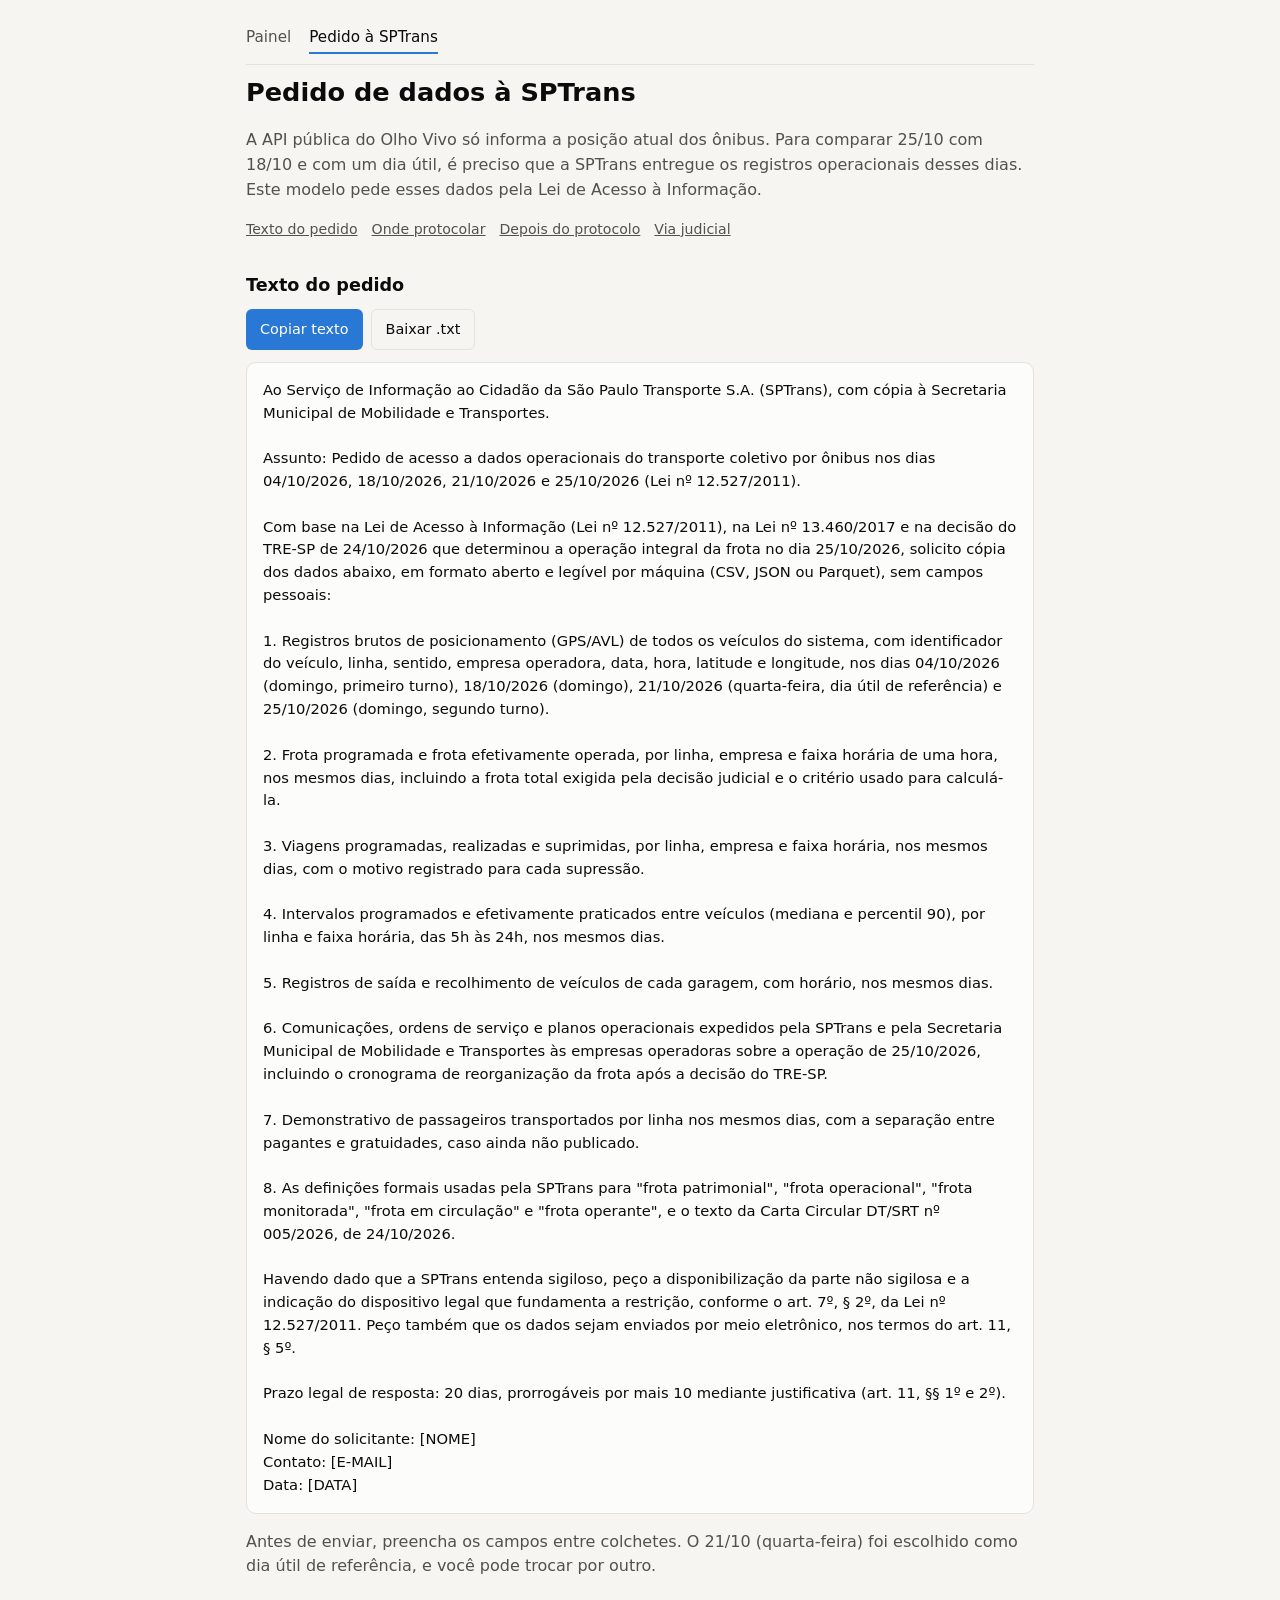
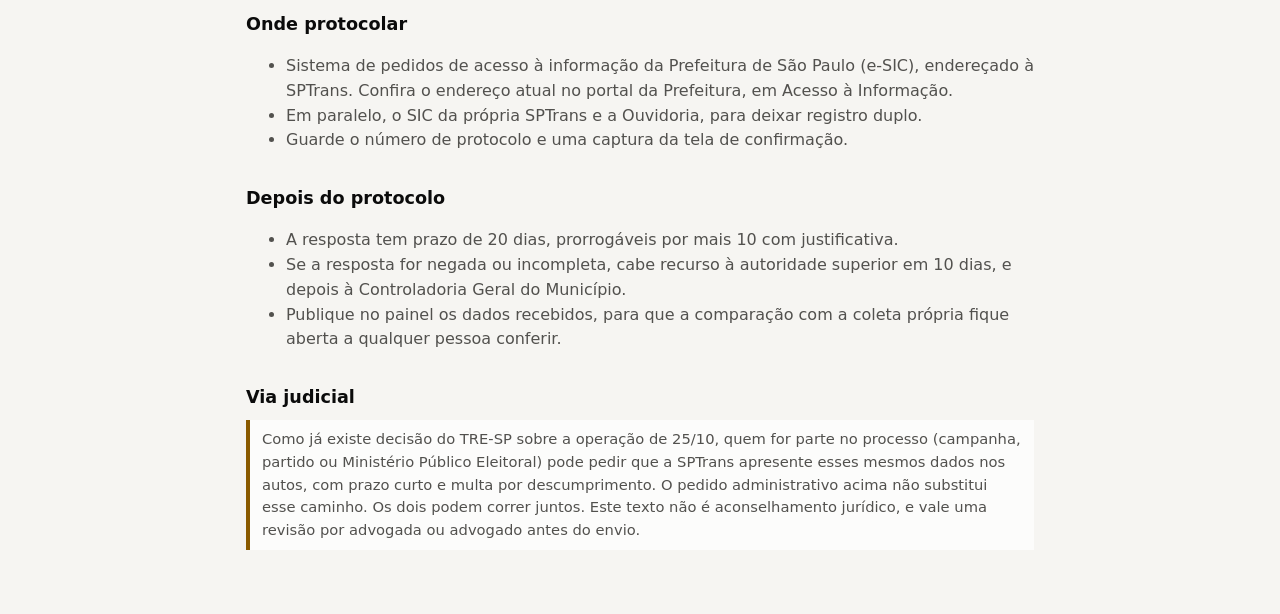
==== site/pedido.html @ acea623c "Painel de auditoria dos ônibus de SP na eleição Coleta da API Olho Vivo com hash encadeado, agregaçã" ====
<!doctype html>
<html lang="pt-BR">
<head>
<meta charset="utf-8">
<meta name="viewport" content="width=device-width,initial-scale=1">
<title>Pedido de dados à SPTrans: modelo pronto</title>
<meta name="description" content="Modelo de pedido de acesso à informação para obter da SPTrans os dados de frota e GPS de 04/10, 18/10 e 25/10 de 2026.">
<link rel="canonical" href="https://travahacker.com.br/analise-onibus/pedido.html">
<link rel="icon" type="image/svg+xml" href="favicon.svg">
<link rel="apple-touch-icon" href="apple-touch-icon.png">
<meta name="theme-color" content="#0e0e0d">
<meta property="og:type" content="website">
<meta property="og:locale" content="pt_BR">
<meta property="og:site_name" content="Travahacker">
<meta property="og:title" content="Pedido de dados à SPTrans: modelo pronto (LAI)">
<meta property="og:description" content="Modelo de pedido de acesso à informação para obter da SPTrans os dados de frota e GPS de 04/10, 18/10 e 25/10 de 2026.">
<meta property="og:url" content="https://travahacker.com.br/analise-onibus/pedido.html">
<meta property="og:image" content="https://travahacker.com.br/analise-onibus/og.png">
<meta property="og:image:width" content="1200">
<meta property="og:image:height" content="630">
<meta property="og:image:alt" content="Os ônibus de SP circularam normalmente no domingo da eleição? Auditoria independente com dados de GPS">
<meta name="twitter:card" content="summary_large_image">
<meta name="twitter:title" content="Pedido de dados à SPTrans: modelo pronto (LAI)">
<meta name="twitter:description" content="Modelo de pedido de acesso à informação para obter da SPTrans os dados de frota e GPS de 04/10, 18/10 e 25/10 de 2026.">
<meta name="twitter:image" content="https://travahacker.com.br/analise-onibus/og.png">
<meta name="twitter:image:alt" content="Os ônibus de SP circularam normalmente no domingo da eleição? Auditoria independente com dados de GPS">
<style>
:root{color-scheme:light;--bg:#f6f5f2;--surface:#fcfcfb;--ink:#0b0b0b;--ink2:#52514e;--grid:#e3e2dd;--s1:#2a78d6;--warn:#8a5a00}
@media (prefers-color-scheme:dark){:root:not([data-theme=light]){color-scheme:dark;--bg:#111110;--surface:#1a1a19;--ink:#f0efec;--ink2:#c3c2b7;--grid:#2e2d2a;--s1:#3987e5;--warn:#e0a63a}}
*{box-sizing:border-box}body{margin:0;background:var(--bg);color:var(--ink);font:16px/1.55 system-ui,sans-serif}
main{max-width:820px;margin:0 auto;padding:24px 16px 64px}h1{font-size:1.6rem;margin:.2em 0}h2{font-size:1.1rem;margin:1.8em 0 .5em}
p,li{color:var(--ink2)}a{color:var(--s1)}.card{background:var(--surface);border:1px solid var(--grid);border-radius:10px;padding:16px;margin:12px 0}
nav.menu{display:flex;flex-wrap:wrap;gap:4px 18px;border-bottom:1px solid var(--grid);padding-bottom:10px;margin-bottom:8px;font-size:.95rem}nav.menu a{color:var(--ink2);text-decoration:none;padding:2px 0}nav.menu a[aria-current=page]{color:var(--ink);border-bottom:2px solid var(--s1)}nav.menu a:hover{color:var(--ink)}
nav.sub{display:flex;flex-wrap:wrap;gap:4px 14px;font-size:.88rem;margin:6px 0 14px}nav.sub a{color:var(--ink2)}
pre{white-space:pre-wrap;word-wrap:break-word;font:inherit;font-size:.92rem;color:var(--ink);margin:0}
button,.btn{background:var(--s1);color:#fff;border:0;border-radius:6px;padding:8px 14px;font:inherit;font-size:.9rem;cursor:pointer;text-decoration:none;display:inline-block}
.btn.sec{background:transparent;color:var(--ink);border:1px solid var(--grid)}.acoes{display:flex;gap:8px;flex-wrap:wrap;margin:10px 0}
.aviso{border-left:4px solid var(--warn);padding:8px 12px;background:var(--surface);color:var(--ink2);font-size:.92rem}
</style>
</head>
<body><main>
<nav class="menu" aria-label="Seções"><a href="./">Painel</a><a href="pedido.html" aria-current="page">Pedido à SPTrans</a></nav>
<h1>Pedido de dados à SPTrans</h1>
<p>A API pública do Olho Vivo só informa a posição atual dos ônibus. Para comparar 25/10 com 18/10 e com um dia útil, é preciso que a SPTrans entregue os registros operacionais desses dias. Este modelo pede esses dados pela Lei de Acesso à Informação.</p>
<nav class="sub" aria-label="Nesta página"><a href="#texto">Texto do pedido</a><a href="#onde">Onde protocolar</a><a href="#depois">Depois do protocolo</a><a href="#judicial">Via judicial</a></nav>

<h2 id="texto">Texto do pedido</h2>
<div class="acoes"><button id="copiar" type="button">Copiar texto</button><a class="btn sec" href="pedido-sptrans.txt" download>Baixar .txt</a></div>
<div class="card"><pre id="pedido">Ao Serviço de Informação ao Cidadão da São Paulo Transporte S.A. (SPTrans), com cópia à Secretaria Municipal de Mobilidade e Transportes.

Assunto: Pedido de acesso a dados operacionais do transporte coletivo por ônibus nos dias 04/10/2026, 18/10/2026, 21/10/2026 e 25/10/2026 (Lei nº 12.527/2011).

Com base na Lei de Acesso à Informação (Lei nº 12.527/2011), na Lei nº 13.460/2017 e na decisão do TRE-SP de 24/10/2026 que determinou a operação integral da frota no dia 25/10/2026, solicito cópia dos dados abaixo, em formato aberto e legível por máquina (CSV, JSON ou Parquet), sem campos pessoais:

1. Registros brutos de posicionamento (GPS/AVL) de todos os veículos do sistema, com identificador do veículo, linha, sentido, empresa operadora, data, hora, latitude e longitude, nos dias 04/10/2026 (domingo, primeiro turno), 18/10/2026 (domingo), 21/10/2026 (quarta-feira, dia útil de referência) e 25/10/2026 (domingo, segundo turno).

2. Frota programada e frota efetivamente operada, por linha, empresa e faixa horária de uma hora, nos mesmos dias, incluindo a frota total exigida pela decisão judicial e o critério usado para calculá-la.

3. Viagens programadas, realizadas e suprimidas, por linha, empresa e faixa horária, nos mesmos dias, com o motivo registrado para cada supressão.

4. Intervalos programados e efetivamente praticados entre veículos (mediana e percentil 90), por linha e faixa horária, das 5h às 24h, nos mesmos dias.

5. Registros de saída e recolhimento de veículos de cada garagem, com horário, nos mesmos dias.

6. Comunicações, ordens de serviço e planos operacionais expedidos pela SPTrans e pela Secretaria Municipal de Mobilidade e Transportes às empresas operadoras sobre a operação de 25/10/2026, incluindo o cronograma de reorganização da frota após a decisão do TRE-SP.

7. Demonstrativo de passageiros transportados por linha nos mesmos dias, com a separação entre pagantes e gratuidades, caso ainda não publicado.

8. As definições formais usadas pela SPTrans para "frota patrimonial", "frota operacional", "frota monitorada", "frota em circulação" e "frota operante", e o texto da Carta Circular DT/SRT nº 005/2026, de 24/10/2026.

Havendo dado que a SPTrans entenda sigiloso, peço a disponibilização da parte não sigilosa e a indicação do dispositivo legal que fundamenta a restrição, conforme o art. 7º, § 2º, da Lei nº 12.527/2011. Peço também que os dados sejam enviados por meio eletrônico, nos termos do art. 11, § 5º.

Prazo legal de resposta: 20 dias, prorrogáveis por mais 10 mediante justificativa (art. 11, §§ 1º e 2º).

Nome do solicitante: [NOME]
Contato: [E-MAIL]
Data: [DATA]
</pre></div>
<p>Antes de enviar, preencha os campos entre colchetes. O 21/10 (quarta-feira) foi escolhido como dia útil de referência, e você pode trocar por outro.</p>

<h2 id="onde">Onde protocolar</h2>
<ul>
<li>Sistema de pedidos de acesso à informação da Prefeitura de São Paulo (e-SIC), endereçado à SPTrans. Confira o endereço atual no portal da Prefeitura, em Acesso à Informação.</li>
<li>Em paralelo, o SIC da própria SPTrans e a Ouvidoria, para deixar registro duplo.</li>
<li>Guarde o número de protocolo e uma captura da tela de confirmação.</li>
</ul>

<h2 id="depois">Depois do protocolo</h2>
<ul>
<li>A resposta tem prazo de 20 dias, prorrogáveis por mais 10 com justificativa.</li>
<li>Se a resposta for negada ou incompleta, cabe recurso à autoridade superior em 10 dias, e depois à Controladoria Geral do Município.</li>
<li>Publique no painel os dados recebidos, para que a comparação com a coleta própria fique aberta a qualquer pessoa conferir.</li>
</ul>

<h2 id="judicial">Via judicial</h2>
<div class="aviso">Como já existe decisão do TRE-SP sobre a operação de 25/10, quem for parte no processo (campanha, partido ou Ministério Público Eleitoral) pode pedir que a SPTrans apresente esses mesmos dados nos autos, com prazo curto e multa por descumprimento. O pedido administrativo acima não substitui esse caminho. Os dois podem correr juntos. Este texto não é aconselhamento jurídico, e vale uma revisão por advogada ou advogado antes do envio.</div>
</main>
<script>
document.getElementById("copiar").onclick = async function () {
  const t = document.getElementById("pedido").textContent;
  try { await navigator.clipboard.writeText(t); this.textContent = "Copiado"; }
  catch (e) { const r = document.createRange(); r.selectNodeContents(document.getElementById("pedido")); getSelection().removeAllRanges(); getSelection().addRange(r); this.textContent = "Selecione e copie (Ctrl+C)"; }
};
</script>
</body></html>
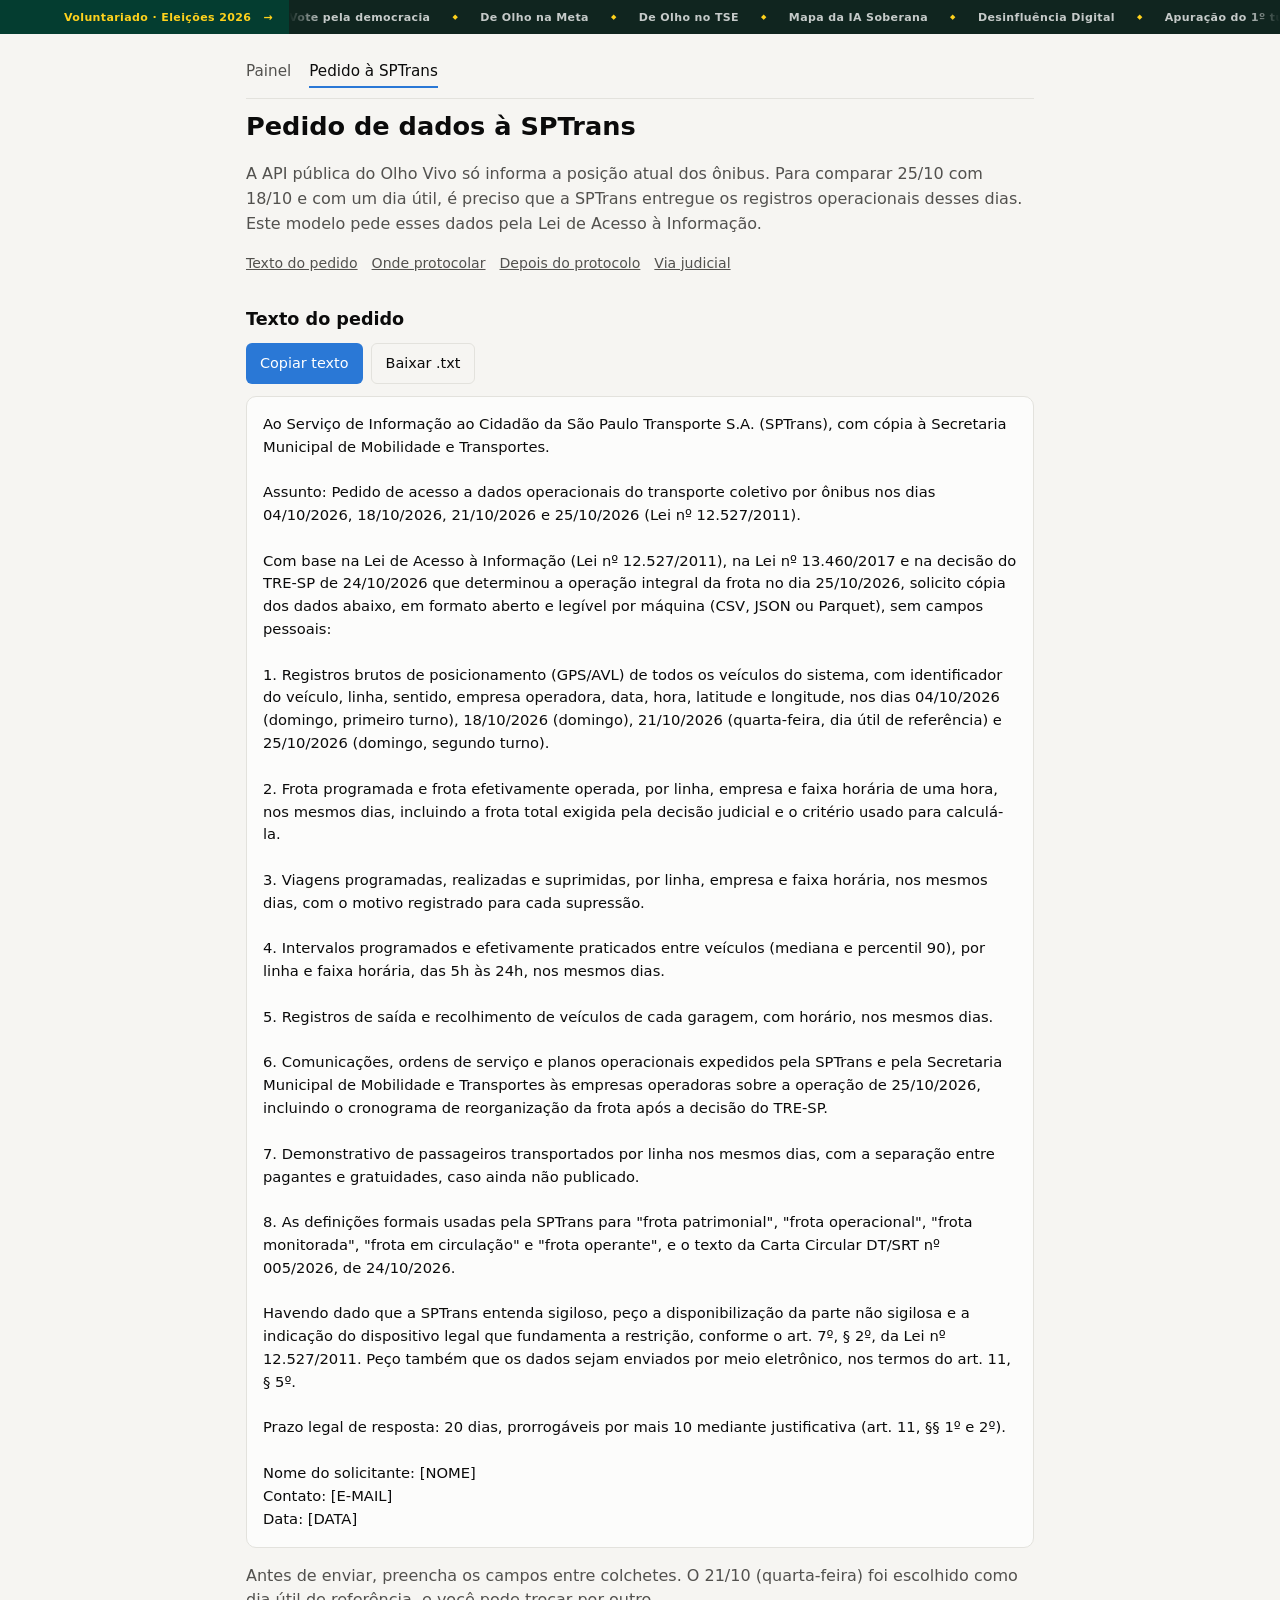
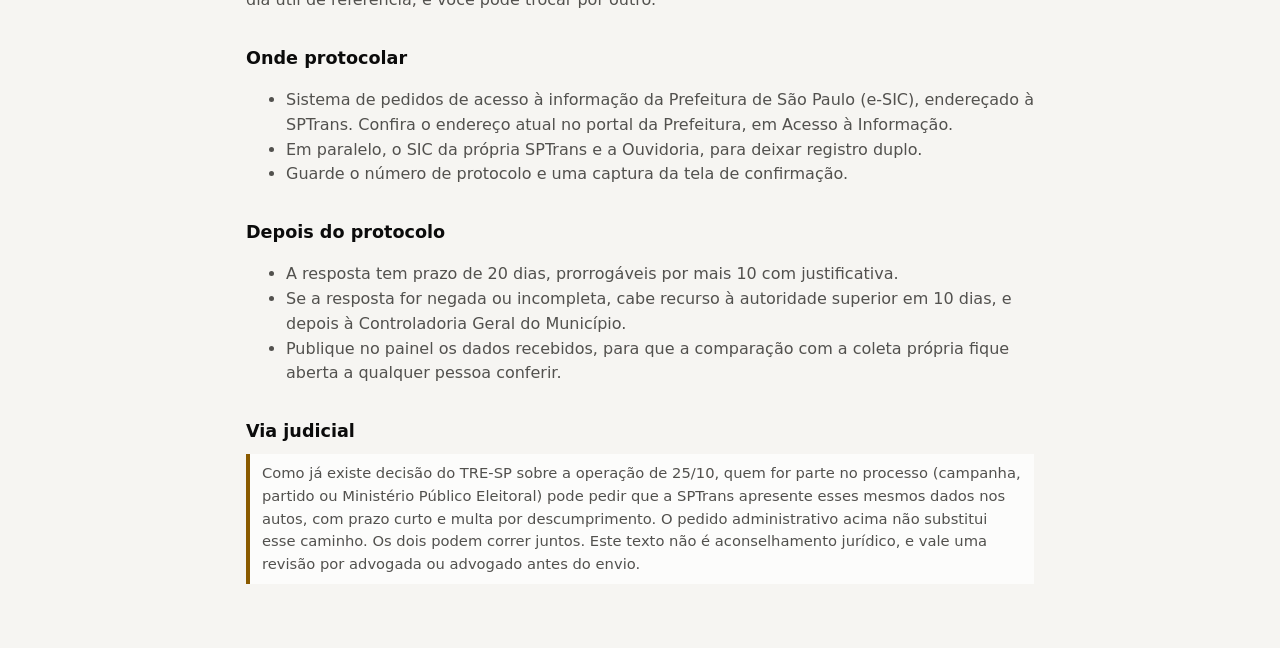
==== commit c6be9fd0: "Letreiro compartilhado dos projetos do Voluntariado no topo das páginas Co-Authored-By: Claude Sonne" ====
--- a/site/pedido.html
+++ b/site/pedido.html
@@ -7,6 +7,7 @@
 <meta name="description" content="Modelo de pedido de acesso à informação para obter da SPTrans os dados de frota e GPS de 04/10, 18/10 e 25/10 de 2026.">
 <link rel="canonical" href="https://travahacker.com.br/analise-onibus/pedido.html">
 <link rel="icon" type="image/svg+xml" href="favicon.svg">
+<link rel="stylesheet" href="voluntariado-ticker.css">
 <link rel="apple-touch-icon" href="apple-touch-icon.png">
 <meta name="theme-color" content="#0e0e0d">
 <meta property="og:type" content="website">
@@ -38,7 +39,9 @@
 .aviso{border-left:4px solid var(--warn);padding:8px 12px;background:var(--surface);color:var(--ink2);font-size:.92rem}
 </style>
 </head>
-<body><main>
+<body>
+<aside class="network-ticker" aria-label="Projetos do Voluntariado Eleições 2026"><a class="ticker-label" href="https://travahacker.com.br/voluntariado/">Voluntariado · Eleições 2026 <span aria-hidden="true">→</span></a><div class="ticker-window"><div class="ticker-track"><div class="ticker-set"><a href="https://votedemocracia.com.br/">Vote pela democracia</a><a href="https://deolhonameta.com.br/">De Olho na Meta</a><a href="https://travahacker.com.br/deolhonotse/">De Olho no TSE</a><a href="https://travahacker.com.br/mapa-ia-soberana/">Mapa da IA Soberana</a><a href="https://www.youtube.com/live/DtlQigD4UoA">Desinfluência Digital</a><a href="https://travahacker.com.br/eleicoes2026/">Apuração do 1º turno</a><a class="current" aria-current="page" href="https://travahacker.com.br/analise-onibus/">Ônibus de SP na eleição</a><a href="https://codigonaobinario.org/curso-ia">Curso de IA <small>bônus</small></a></div><div class="ticker-set" aria-hidden="true"><a tabindex="-1" href="https://votedemocracia.com.br/">Vote pela democracia</a><a tabindex="-1" href="https://deolhonameta.com.br/">De Olho na Meta</a><a tabindex="-1" href="https://travahacker.com.br/deolhonotse/">De Olho no TSE</a><a tabindex="-1" href="https://travahacker.com.br/mapa-ia-soberana/">Mapa da IA Soberana</a><a tabindex="-1" href="https://www.youtube.com/live/DtlQigD4UoA">Desinfluência Digital</a><a tabindex="-1" href="https://travahacker.com.br/eleicoes2026/">Apuração do 1º turno</a><a tabindex="-1" href="https://travahacker.com.br/analise-onibus/">Ônibus de SP na eleição</a><a tabindex="-1" href="https://codigonaobinario.org/curso-ia">Curso de IA <small>bônus</small></a></div></div></div></aside>
+<main>
 <nav class="menu" aria-label="Seções"><a href="./">Painel</a><a href="pedido.html" aria-current="page">Pedido à SPTrans</a></nav>
 <h1>Pedido de dados à SPTrans</h1>
 <p>A API pública do Olho Vivo só informa a posição atual dos ônibus. Para comparar 25/10 com 18/10 e com um dia útil, é preciso que a SPTrans entregue os registros operacionais desses dias. Este modelo pede esses dados pela Lei de Acesso à Informação.</p>
--- a/site/voluntariado-ticker.css
+++ b/site/voluntariado-ticker.css
@@ -0,0 +1,148 @@
+/* Navegação compartilhada dos projetos oficiais do Voluntariado Eleições 2026.
+   Componente local-first: copie este arquivo para a raiz pública de cada domínio. */
+.network-ticker,
+.network-ticker * {
+  box-sizing: border-box;
+}
+
+.network-ticker {
+  --network-ink: #10251f;
+  --network-green: #043d30;
+  --network-yellow: #ffd21c;
+  position: relative;
+  z-index: 100;
+  display: grid;
+  grid-template-columns: auto minmax(0, 1fr);
+  min-height: 34px;
+  margin: 0;
+  color: #fff;
+  background: var(--network-ink);
+  font-family: Inter, ui-sans-serif, system-ui, -apple-system, BlinkMacSystemFont, "Segoe UI", sans-serif;
+  font-size: 11px;
+  font-weight: 800;
+  letter-spacing: .035em;
+  line-height: 1;
+}
+
+.network-ticker .ticker-label {
+  position: relative;
+  z-index: 2;
+  display: flex;
+  align-items: center;
+  gap: 12px;
+  min-height: 34px;
+  padding: 7px 16px 6px max(16px, 5vw);
+  color: var(--network-yellow);
+  background: var(--network-green);
+  text-decoration: none;
+  white-space: nowrap;
+}
+
+.network-ticker .ticker-window {
+  display: flex;
+  min-width: 0;
+  align-items: center;
+  overflow: hidden;
+  -webkit-mask-image: linear-gradient(90deg, transparent, #000 32px, #000 calc(100% - 32px), transparent);
+  mask-image: linear-gradient(90deg, transparent, #000 32px, #000 calc(100% - 32px), transparent);
+}
+
+.network-ticker .ticker-track {
+  display: flex;
+  width: max-content;
+  min-height: 34px;
+  align-items: center;
+  animation: volunteer-network-ticker-scroll 42s linear infinite;
+}
+
+.network-ticker .ticker-set {
+  display: flex;
+  height: 34px;
+  flex: 0 0 auto;
+  align-items: center;
+  padding-right: 32px;
+}
+
+.network-ticker .ticker-set a,
+.network-ticker .ticker-set span {
+  display: inline-flex;
+  height: 100%;
+  align-items: center;
+  margin: 0;
+  padding: 0;
+  color: rgba(255, 255, 255, .76);
+  background: transparent;
+  border: 0;
+  font: inherit;
+  line-height: 1;
+  text-decoration: none;
+  text-transform: none;
+  white-space: nowrap;
+}
+
+.network-ticker .ticker-set a::after,
+.network-ticker .ticker-set span::after {
+  content: "◆";
+  margin: 0 22px;
+  color: var(--network-yellow);
+  font-size: 7px;
+}
+
+.network-ticker .ticker-set a:hover,
+.network-ticker .ticker-set a:focus-visible,
+.network-ticker .ticker-set a.current {
+  color: #fff;
+  text-decoration: underline;
+  text-decoration-color: var(--network-yellow);
+  text-underline-offset: 3px;
+}
+
+.network-ticker .ticker-set small {
+  margin-left: 6px;
+  color: var(--network-yellow);
+  font: inherit;
+  font-size: 9px;
+  font-weight: 900;
+  text-transform: uppercase;
+}
+
+.network-ticker:hover .ticker-track,
+.network-ticker:focus-within .ticker-track {
+  animation-play-state: paused;
+}
+
+@keyframes volunteer-network-ticker-scroll {
+  to { transform: translateX(-50%); }
+}
+
+@media (max-width: 860px) {
+  .network-ticker {
+    grid-template-columns: 128px minmax(0, 1fr);
+    font-size: 10px;
+  }
+
+  .network-ticker .ticker-label {
+    padding-left: 12px;
+    line-height: 1.15;
+    white-space: normal;
+  }
+
+  .network-ticker .ticker-label span {
+    display: none;
+  }
+}
+
+@media (prefers-reduced-motion: reduce) {
+  .network-ticker .ticker-window {
+    overflow-x: auto;
+    -webkit-mask-image: none;
+    mask-image: none;
+  }
+
+  .network-ticker .ticker-track { animation: none; }
+  .network-ticker .ticker-set[aria-hidden="true"] { display: none; }
+}
+
+@media print {
+  .network-ticker { display: none !important; }
+}
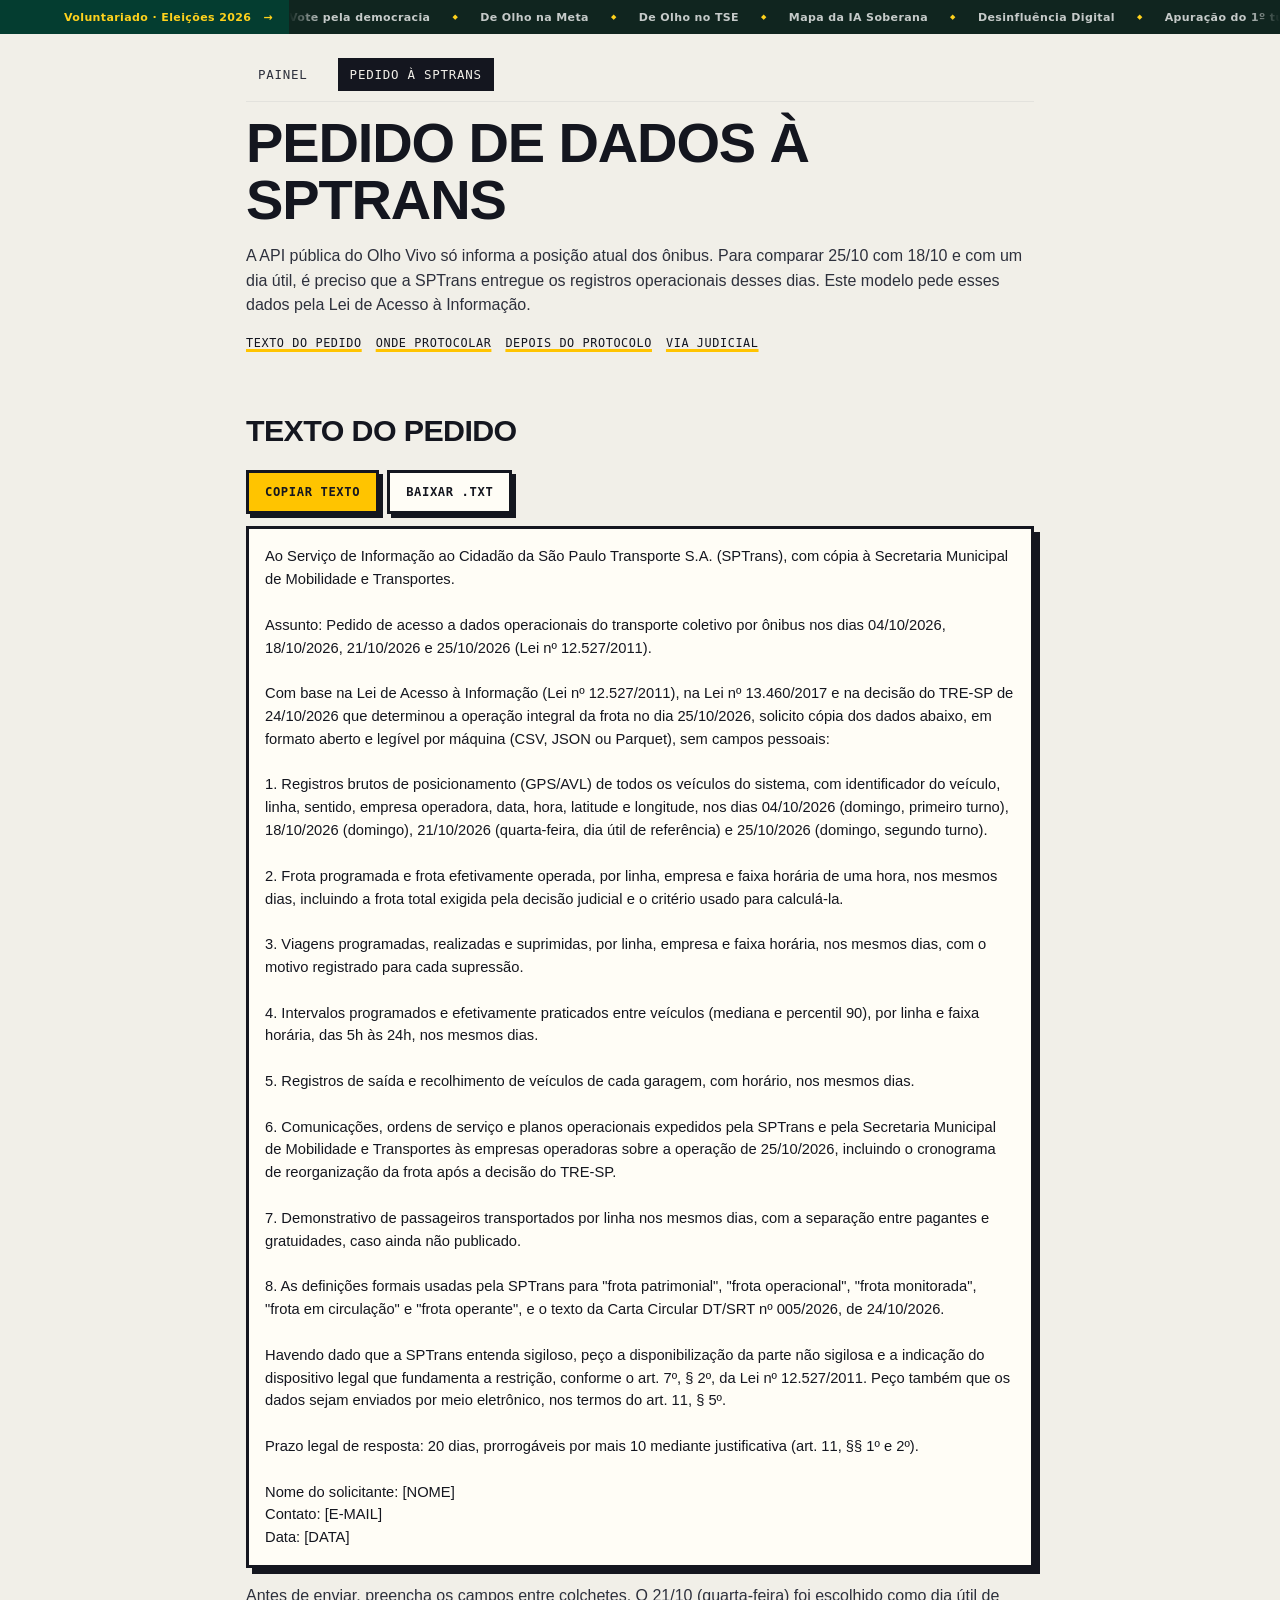
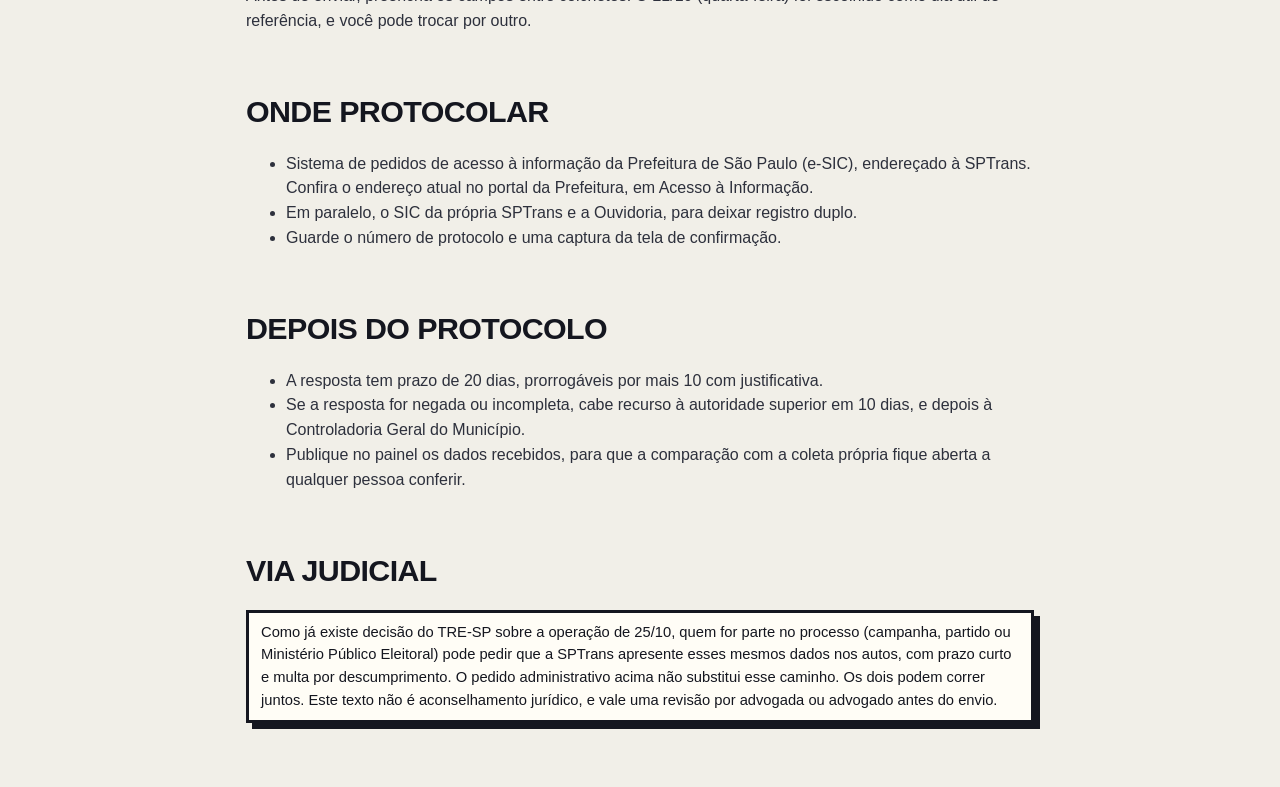
==== commit a3dbfdea: "Layout único: Bloco Remove o seletor de aparência e os layouts Painel e Jornal. Aplica o Bloco també" ====
--- a/site/pedido.html
+++ b/site/pedido.html
@@ -1,5 +1,5 @@
 <!doctype html>
-<html lang="pt-BR">
+<html lang="pt-BR" data-layout="bloco">
 <head>
 <meta charset="utf-8">
 <meta name="viewport" content="width=device-width,initial-scale=1">
@@ -9,7 +9,7 @@
 <link rel="icon" type="image/svg+xml" href="favicon.svg">
 <link rel="stylesheet" href="voluntariado-ticker.css">
 <link rel="apple-touch-icon" href="apple-touch-icon.png">
-<meta name="theme-color" content="#0e0e0d">
+<meta name="theme-color" content="#f1efe8">
 <meta property="og:type" content="website">
 <meta property="og:locale" content="pt_BR">
 <meta property="og:site_name" content="Travahacker">
@@ -38,6 +38,7 @@
 .btn.sec{background:transparent;color:var(--ink);border:1px solid var(--grid)}.acoes{display:flex;gap:8px;flex-wrap:wrap;margin:10px 0}
 .aviso{border-left:4px solid var(--warn);padding:8px 12px;background:var(--surface);color:var(--ink2);font-size:.92rem}
 </style>
+<link rel="stylesheet" href="temas.css">
 </head>
 <body>
 <aside class="network-ticker" aria-label="Projetos do Voluntariado Eleições 2026"><a class="ticker-label" href="https://travahacker.com.br/voluntariado/">Voluntariado · Eleições 2026 <span aria-hidden="true">→</span></a><div class="ticker-window"><div class="ticker-track"><div class="ticker-set"><a href="https://votedemocracia.com.br/">Vote pela democracia</a><a href="https://deolhonameta.com.br/">De Olho na Meta</a><a href="https://travahacker.com.br/deolhonotse/">De Olho no TSE</a><a href="https://travahacker.com.br/mapa-ia-soberana/">Mapa da IA Soberana</a><a href="https://www.youtube.com/live/DtlQigD4UoA">Desinfluência Digital</a><a href="https://travahacker.com.br/eleicoes2026/">Apuração do 1º turno</a><a class="current" aria-current="page" href="https://travahacker.com.br/analise-onibus/">Ônibus de SP na eleição</a><a href="https://codigonaobinario.org/curso-ia">Curso de IA <small>bônus</small></a></div><div class="ticker-set" aria-hidden="true"><a tabindex="-1" href="https://votedemocracia.com.br/">Vote pela democracia</a><a tabindex="-1" href="https://deolhonameta.com.br/">De Olho na Meta</a><a tabindex="-1" href="https://travahacker.com.br/deolhonotse/">De Olho no TSE</a><a tabindex="-1" href="https://travahacker.com.br/mapa-ia-soberana/">Mapa da IA Soberana</a><a tabindex="-1" href="https://www.youtube.com/live/DtlQigD4UoA">Desinfluência Digital</a><a tabindex="-1" href="https://travahacker.com.br/eleicoes2026/">Apuração do 1º turno</a><a tabindex="-1" href="https://travahacker.com.br/analise-onibus/">Ônibus de SP na eleição</a><a tabindex="-1" href="https://codigonaobinario.org/curso-ia">Curso de IA <small>bônus</small></a></div></div></div></aside>
--- a/site/temas.css
+++ b/site/temas.css
@@ -0,0 +1,66 @@
+/* Estilo único do painel: "Bloco" (contornos grossos e destaque amarelo, família visual do De Olho no TSE).
+   Ativado pelo atributo data-layout="bloco" no <html> de cada página. */
+
+/* ---------- ajustes comuns aos três layouts ---------- */
+.resp .big small{display:block;margin-top:2px;font-size:.9rem;line-height:1.3}
+@media (min-width:760px){#placar-cards{grid-template-columns:repeat(2,minmax(0,1fr))}}
+
+/* ======================= BLOCO ======================= */
+html[data-layout="bloco"]:root{color-scheme:light;--bg:#f1efe8;--surface:#fffdf6;--surface2:#faf6e8;--ink:#14161f;--ink2:#2d303c;--ink3:#5d606c;--line:#cfcabb;--accent:#14161f;--hl:#ffc400;--s-eleicao:#e0481f;--s-domingo:#1f5fd0;--s-util:#12805c;--s-sabado:#d99800;--s-turno1:#c4437a;--warn:#14161f;--shadow:none}
+[data-layout="bloco"] body{font-family:"Helvetica Neue",Arial,sans-serif}
+[data-layout="bloco"] h1,[data-layout="bloco"] h2,[data-layout="bloco"] .resp .big{font-family:"Arial Black","Archivo Black","Helvetica Neue",Impact,sans-serif;text-transform:uppercase;letter-spacing:-.02em;font-weight:900}
+[data-layout="bloco"] .brand,[data-layout="bloco"] nav.menu,[data-layout="bloco"] .eyebrow,[data-layout="bloco"] .tag,[data-layout="bloco"] .pill,[data-layout="bloco"] .seg,[data-layout="bloco"] th,[data-layout="bloco"] .leg,[data-layout="bloco"] .passo b,[data-layout="bloco"] .resp h3,[data-layout="bloco"] summary,[data-layout="bloco"] label,[data-layout="bloco"] .chip,[data-layout="bloco"] footer{font-family:ui-monospace,"DejaVu Sans Mono","Cascadia Mono",Menlo,monospace;text-transform:uppercase;letter-spacing:.05em}
+[data-layout="bloco"] .resp h3,[data-layout="bloco"] summary,[data-layout="bloco"] th{font-size:.78rem}
+[data-layout="bloco"] a{color:var(--ink);text-decoration-color:var(--hl);text-decoration-thickness:3px;text-underline-offset:2px}
+[data-layout="bloco"] header.top{background:var(--bg);backdrop-filter:none;border-bottom:3px solid var(--ink)}
+[data-layout="bloco"] .brand{font-weight:800;font-size:.85rem}
+[data-layout="bloco"] nav.menu a{border-radius:0;border:2px solid transparent;font-size:.78rem;padding:5px 10px}
+[data-layout="bloco"] nav.menu a:hover{background:var(--hl);color:var(--ink)}
+[data-layout="bloco"] nav.menu a[aria-current=page]{background:var(--ink);color:var(--bg)}
+[data-layout="bloco"] .hero{padding:40px 0 6px}
+[data-layout="bloco"] h1{font-size:clamp(1.9rem,5.4vw,3.5rem);line-height:1.02;max-width:17em}
+[data-layout="bloco"] .eyebrow{font-weight:700;color:var(--ink)}
+[data-layout="bloco"] .dot{background:var(--hl);border:2px solid var(--ink);width:12px;height:12px;border-radius:0;animation:none}
+[data-layout="bloco"] .lead{font-size:1.1rem;color:var(--ink)}
+[data-layout="bloco"] .lead b{background:var(--hl);padding:0 4px}
+[data-layout="bloco"] .pill,[data-layout="bloco"] .chip{border:2px solid var(--ink);border-radius:0;background:var(--surface);color:var(--ink);font-size:.72rem}
+[data-layout="bloco"] h2{font-size:clamp(1.3rem,3.2vw,1.9rem)}
+[data-layout="bloco"] section{margin:50px 0}
+[data-layout="bloco"] .sub{color:var(--ink2)}
+[data-layout="bloco"] .card,[data-layout="bloco"] details{background:var(--surface);border:3px solid var(--ink);border-radius:0;box-shadow:6px 6px 0 var(--ink)}
+[data-layout="bloco"] details{box-shadow:4px 4px 0 var(--ink);margin:14px 0}
+[data-layout="bloco"] .veredito{background:var(--hl);border:3px solid var(--ink);border-left:3px solid var(--ink);border-radius:0;box-shadow:8px 8px 0 var(--ink)}
+[data-layout="bloco"] .veredito .tag{display:inline-block;background:var(--ink);color:var(--hl);padding:3px 9px;margin-bottom:10px}
+[data-layout="bloco"] .veredito h2{font-size:clamp(1.35rem,3.6vw,2rem);line-height:1.1}
+[data-layout="bloco"] .veredito p,[data-layout="bloco"] .veredito p b{color:var(--ink)}
+[data-layout="bloco"] .ok,[data-layout="bloco"] .nao{color:var(--ink)}
+[data-layout="bloco"] .passo div{background:var(--surface);border:2px solid var(--ink);border-radius:0;color:var(--ink2)}
+[data-layout="bloco"] .resp::before{display:none}
+[data-layout="bloco"] .resp{box-shadow:6px 6px 0 var(--cor,var(--ink))}
+[data-layout="bloco"] .resp .big{font-size:2.6rem}
+[data-layout="bloco"] .resp .big small{font-family:"Helvetica Neue",Arial,sans-serif;text-transform:none;letter-spacing:0}
+[data-layout="bloco"] .seg{border:2px solid var(--ink);border-radius:0;background:var(--surface);padding:0}
+[data-layout="bloco"] .seg button{border-radius:0;font-size:.74rem;padding:8px 14px}
+[data-layout="bloco"] .seg button[aria-pressed=true]{background:var(--ink);color:var(--hl)}
+[data-layout="bloco"] th{border-bottom:3px solid var(--ink)}
+[data-layout="bloco"] td{border-bottom:1px solid var(--line);color:var(--ink2)}
+[data-layout="bloco"] select{border:2px solid var(--ink);border-radius:0;background:var(--surface)}
+[data-layout="bloco"] .passos>li{border:2px solid var(--ink);border-radius:0;background:var(--surface)}
+[data-layout="bloco"] .passos>li::before{border-radius:0;background:var(--hl);color:var(--ink);border:2px solid var(--ink)}
+[data-layout="bloco"] footer{border-top:3px solid var(--ink);color:var(--ink2);font-size:.75rem}
+[data-layout="bloco"] #tip{border:2px solid var(--ink);border-radius:0;box-shadow:4px 4px 0 var(--ink)}
+@media (max-width:560px){[data-layout="bloco"] .card,[data-layout="bloco"] .veredito{box-shadow:4px 4px 0 var(--ink)}}
+
+
+/* ---------- página do pedido à SPTrans ---------- */
+[data-layout="bloco"] #copiar,[data-layout="bloco"] .btn{background:var(--hl);color:var(--ink);border:3px solid var(--ink);border-radius:0;box-shadow:4px 4px 0 var(--ink);font-family:ui-monospace,"DejaVu Sans Mono",monospace;text-transform:uppercase;letter-spacing:.05em;font-size:.76rem;font-weight:700;padding:10px 16px;text-decoration:none}
+[data-layout="bloco"] .btn.sec{background:var(--surface)}
+[data-layout="bloco"] .aviso{border:3px solid var(--ink);border-radius:0;background:var(--surface);box-shadow:6px 6px 0 var(--ink);color:var(--ink)}
+[data-layout="bloco"] nav.sub a{color:var(--ink);font-family:ui-monospace,"DejaVu Sans Mono",monospace;text-transform:uppercase;font-size:.74rem;letter-spacing:.05em}
+[data-layout="bloco"] pre{color:var(--ink)}
+[data-layout="bloco"] p,[data-layout="bloco"] li{color:var(--ink2)}
+
+@media (max-width:560px){
+  [data-layout="bloco"] .brand{display:none}
+  [data-layout="bloco"] nav.menu{margin-left:0}
+}
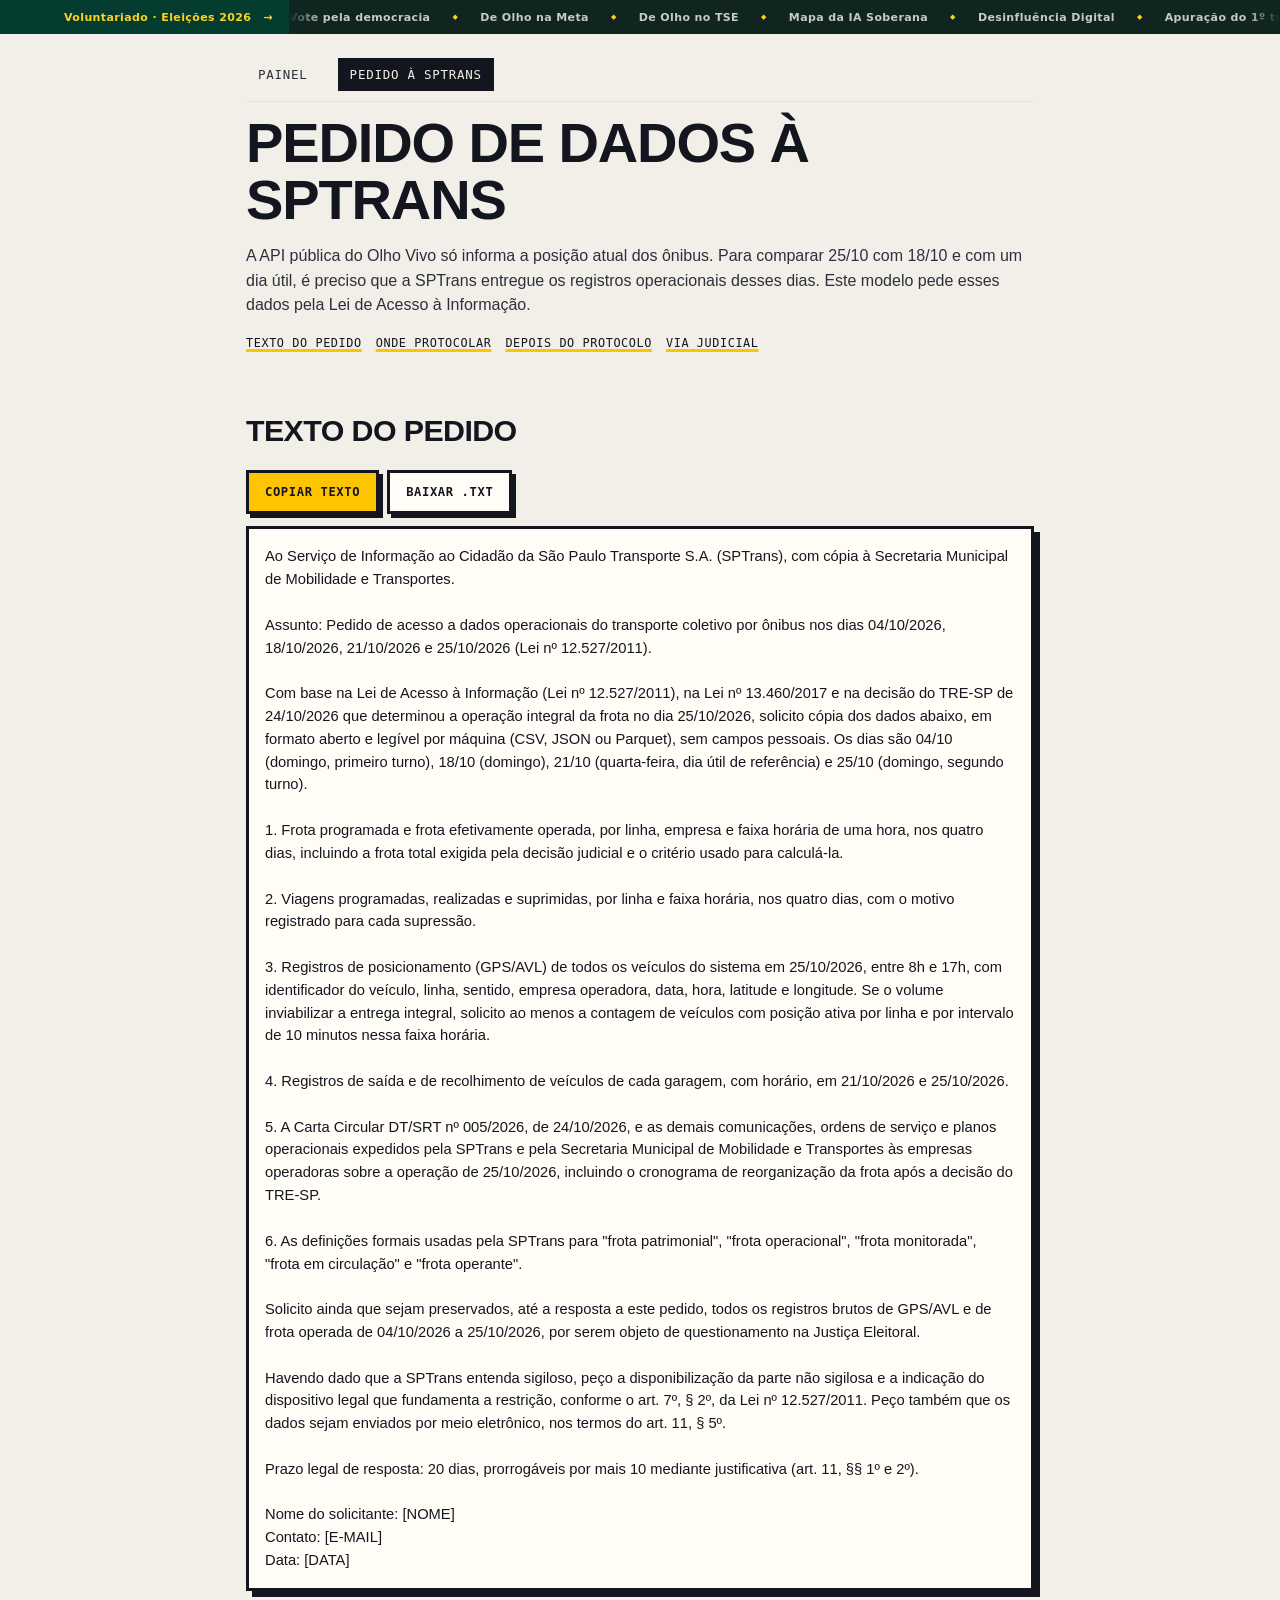
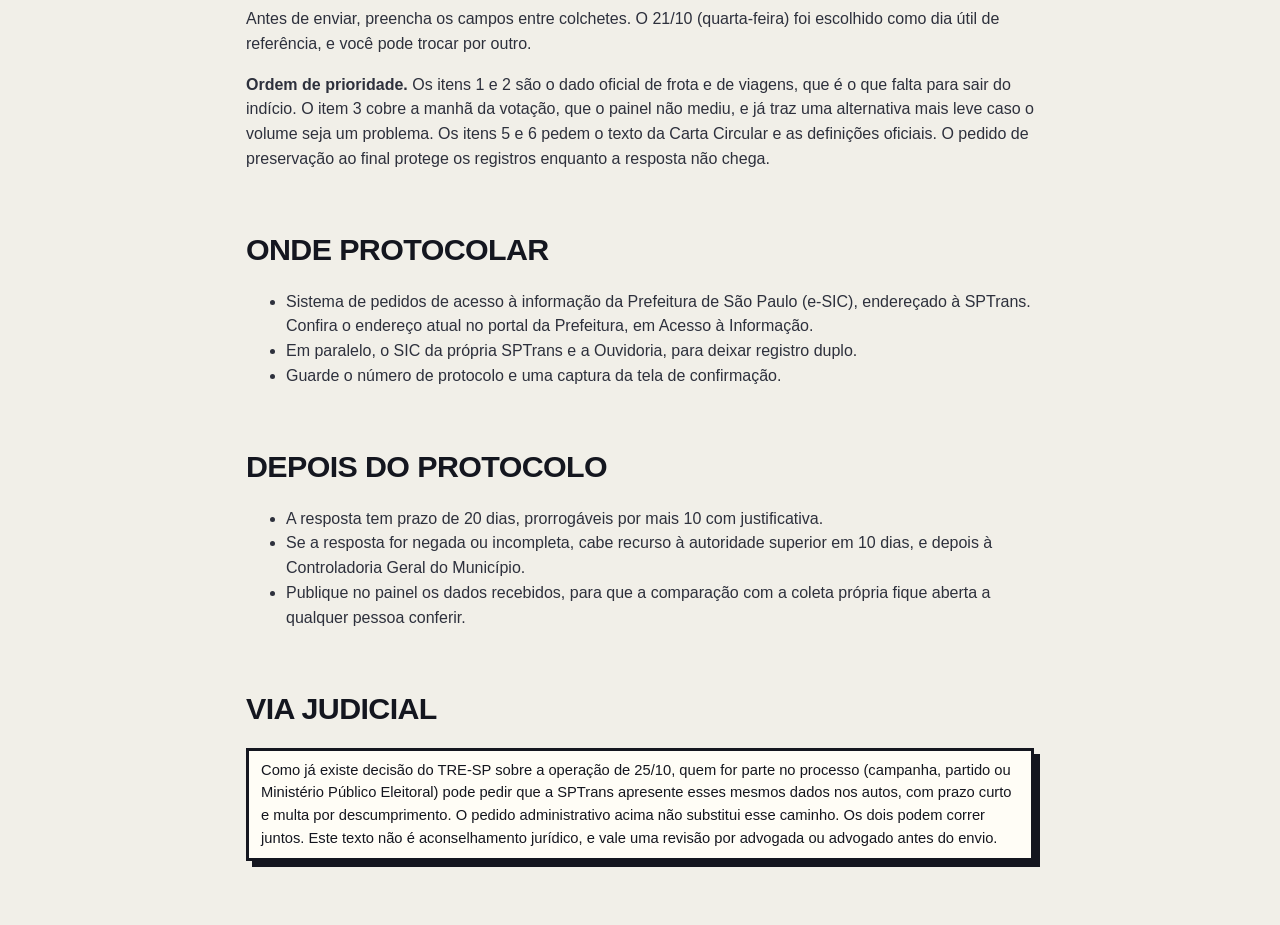
==== commit c19d1c4d: "Pedido à SPTrans enxuto e priorizado Co-Authored-By: Claude Sonnet 5.5 <noreply@anthropic.com>" ====
--- a/site/pedido.html
+++ b/site/pedido.html
@@ -54,23 +54,21 @@
 
 Assunto: Pedido de acesso a dados operacionais do transporte coletivo por ônibus nos dias 04/10/2026, 18/10/2026, 21/10/2026 e 25/10/2026 (Lei nº 12.527/2011).
 
-Com base na Lei de Acesso à Informação (Lei nº 12.527/2011), na Lei nº 13.460/2017 e na decisão do TRE-SP de 24/10/2026 que determinou a operação integral da frota no dia 25/10/2026, solicito cópia dos dados abaixo, em formato aberto e legível por máquina (CSV, JSON ou Parquet), sem campos pessoais:
+Com base na Lei de Acesso à Informação (Lei nº 12.527/2011), na Lei nº 13.460/2017 e na decisão do TRE-SP de 24/10/2026 que determinou a operação integral da frota no dia 25/10/2026, solicito cópia dos dados abaixo, em formato aberto e legível por máquina (CSV, JSON ou Parquet), sem campos pessoais. Os dias são 04/10 (domingo, primeiro turno), 18/10 (domingo), 21/10 (quarta-feira, dia útil de referência) e 25/10 (domingo, segundo turno).
 
-1. Registros brutos de posicionamento (GPS/AVL) de todos os veículos do sistema, com identificador do veículo, linha, sentido, empresa operadora, data, hora, latitude e longitude, nos dias 04/10/2026 (domingo, primeiro turno), 18/10/2026 (domingo), 21/10/2026 (quarta-feira, dia útil de referência) e 25/10/2026 (domingo, segundo turno).
+1. Frota programada e frota efetivamente operada, por linha, empresa e faixa horária de uma hora, nos quatro dias, incluindo a frota total exigida pela decisão judicial e o critério usado para calculá-la.
 
-2. Frota programada e frota efetivamente operada, por linha, empresa e faixa horária de uma hora, nos mesmos dias, incluindo a frota total exigida pela decisão judicial e o critério usado para calculá-la.
+2. Viagens programadas, realizadas e suprimidas, por linha e faixa horária, nos quatro dias, com o motivo registrado para cada supressão.
 
-3. Viagens programadas, realizadas e suprimidas, por linha, empresa e faixa horária, nos mesmos dias, com o motivo registrado para cada supressão.
+3. Registros de posicionamento (GPS/AVL) de todos os veículos do sistema em 25/10/2026, entre 8h e 17h, com identificador do veículo, linha, sentido, empresa operadora, data, hora, latitude e longitude. Se o volume inviabilizar a entrega integral, solicito ao menos a contagem de veículos com posição ativa por linha e por intervalo de 10 minutos nessa faixa horária.
 
-4. Intervalos programados e efetivamente praticados entre veículos (mediana e percentil 90), por linha e faixa horária, das 5h às 24h, nos mesmos dias.
+4. Registros de saída e de recolhimento de veículos de cada garagem, com horário, em 21/10/2026 e 25/10/2026.
 
-5. Registros de saída e recolhimento de veículos de cada garagem, com horário, nos mesmos dias.
+5. A Carta Circular DT/SRT nº 005/2026, de 24/10/2026, e as demais comunicações, ordens de serviço e planos operacionais expedidos pela SPTrans e pela Secretaria Municipal de Mobilidade e Transportes às empresas operadoras sobre a operação de 25/10/2026, incluindo o cronograma de reorganização da frota após a decisão do TRE-SP.
 
-6. Comunicações, ordens de serviço e planos operacionais expedidos pela SPTrans e pela Secretaria Municipal de Mobilidade e Transportes às empresas operadoras sobre a operação de 25/10/2026, incluindo o cronograma de reorganização da frota após a decisão do TRE-SP.
+6. As definições formais usadas pela SPTrans para &quot;frota patrimonial&quot;, &quot;frota operacional&quot;, &quot;frota monitorada&quot;, &quot;frota em circulação&quot; e &quot;frota operante&quot;.
 
-7. Demonstrativo de passageiros transportados por linha nos mesmos dias, com a separação entre pagantes e gratuidades, caso ainda não publicado.
-
-8. As definições formais usadas pela SPTrans para "frota patrimonial", "frota operacional", "frota monitorada", "frota em circulação" e "frota operante", e o texto da Carta Circular DT/SRT nº 005/2026, de 24/10/2026.
+Solicito ainda que sejam preservados, até a resposta a este pedido, todos os registros brutos de GPS/AVL e de frota operada de 04/10/2026 a 25/10/2026, por serem objeto de questionamento na Justiça Eleitoral.
 
 Havendo dado que a SPTrans entenda sigiloso, peço a disponibilização da parte não sigilosa e a indicação do dispositivo legal que fundamenta a restrição, conforme o art. 7º, § 2º, da Lei nº 12.527/2011. Peço também que os dados sejam enviados por meio eletrônico, nos termos do art. 11, § 5º.
 
@@ -81,6 +79,7 @@
 Data: [DATA]
 </pre></div>
 <p>Antes de enviar, preencha os campos entre colchetes. O 21/10 (quarta-feira) foi escolhido como dia útil de referência, e você pode trocar por outro.</p>
+<p><b>Ordem de prioridade.</b> Os itens 1 e 2 são o dado oficial de frota e de viagens, que é o que falta para sair do indício. O item 3 cobre a manhã da votação, que o painel não mediu, e já traz uma alternativa mais leve caso o volume seja um problema. Os itens 5 e 6 pedem o texto da Carta Circular e as definições oficiais. O pedido de preservação ao final protege os registros enquanto a resposta não chega.</p>
 
 <h2 id="onde">Onde protocolar</h2>
 <ul>
